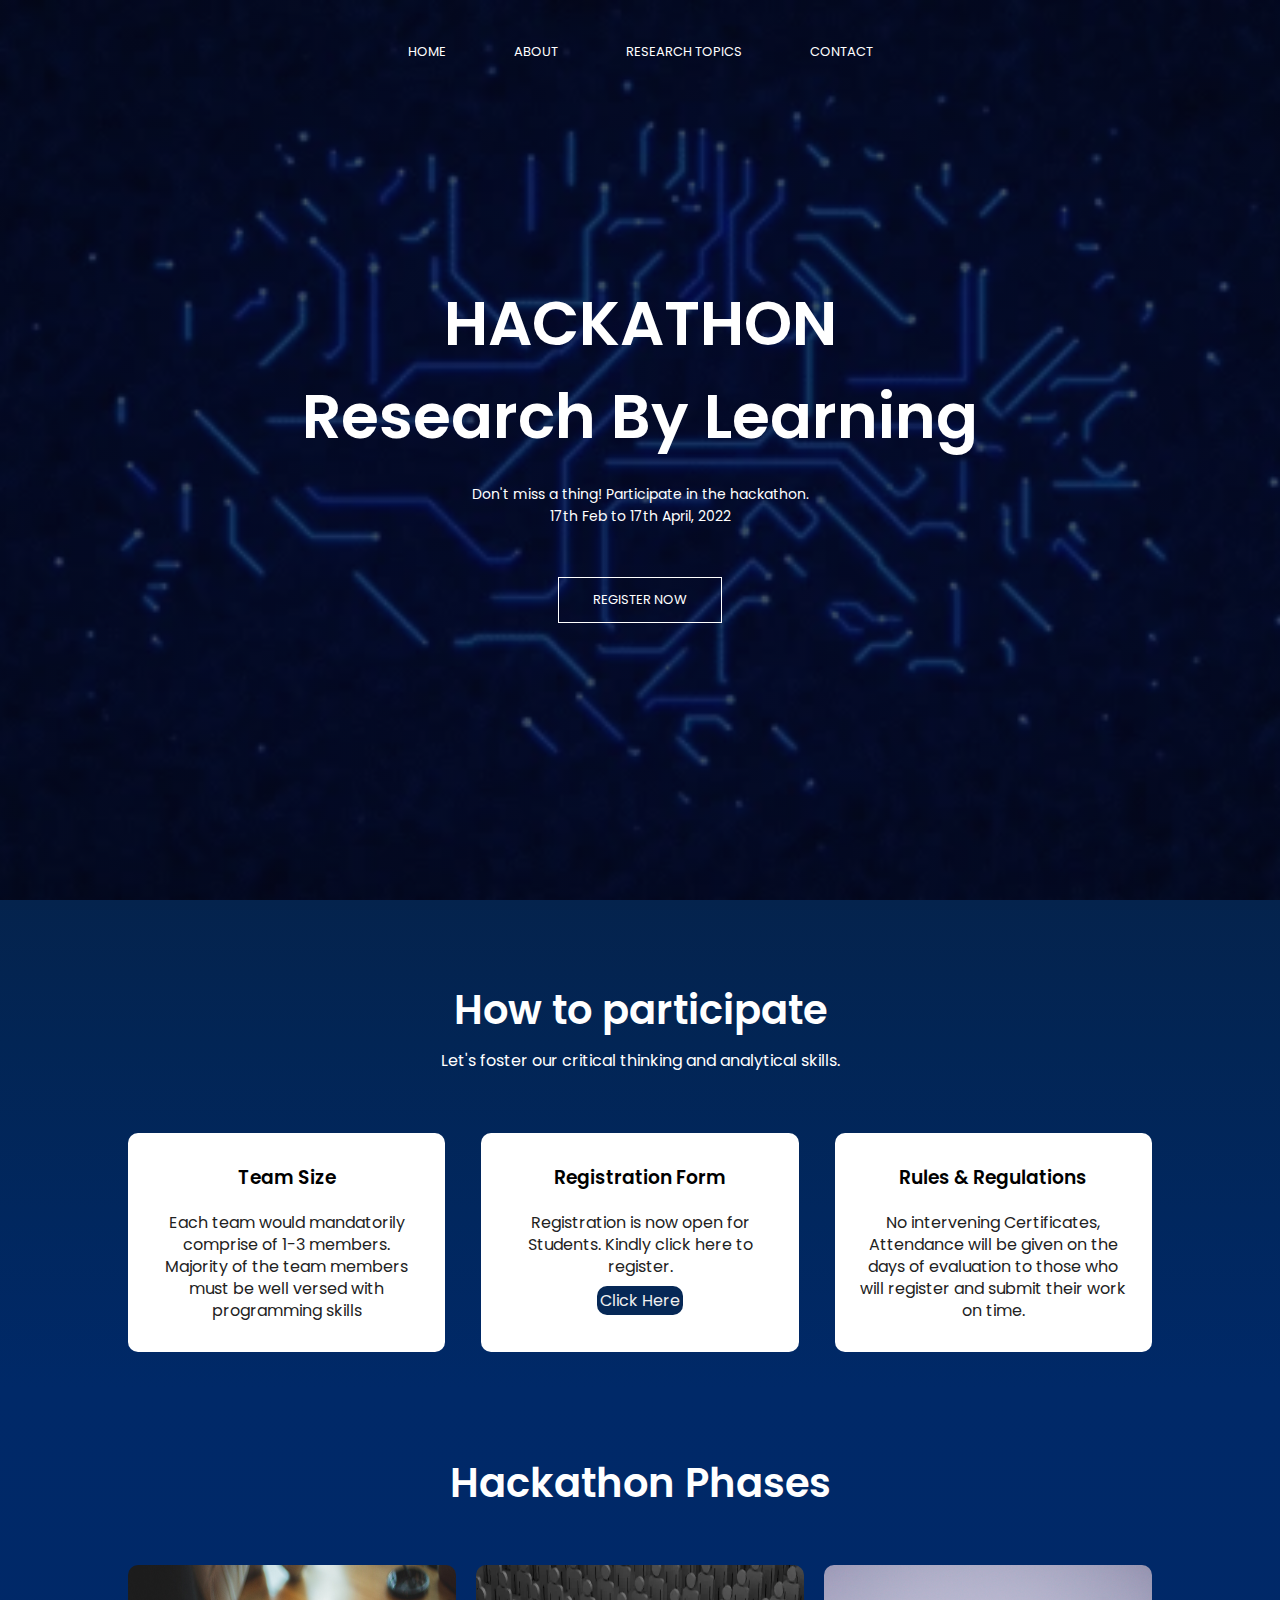
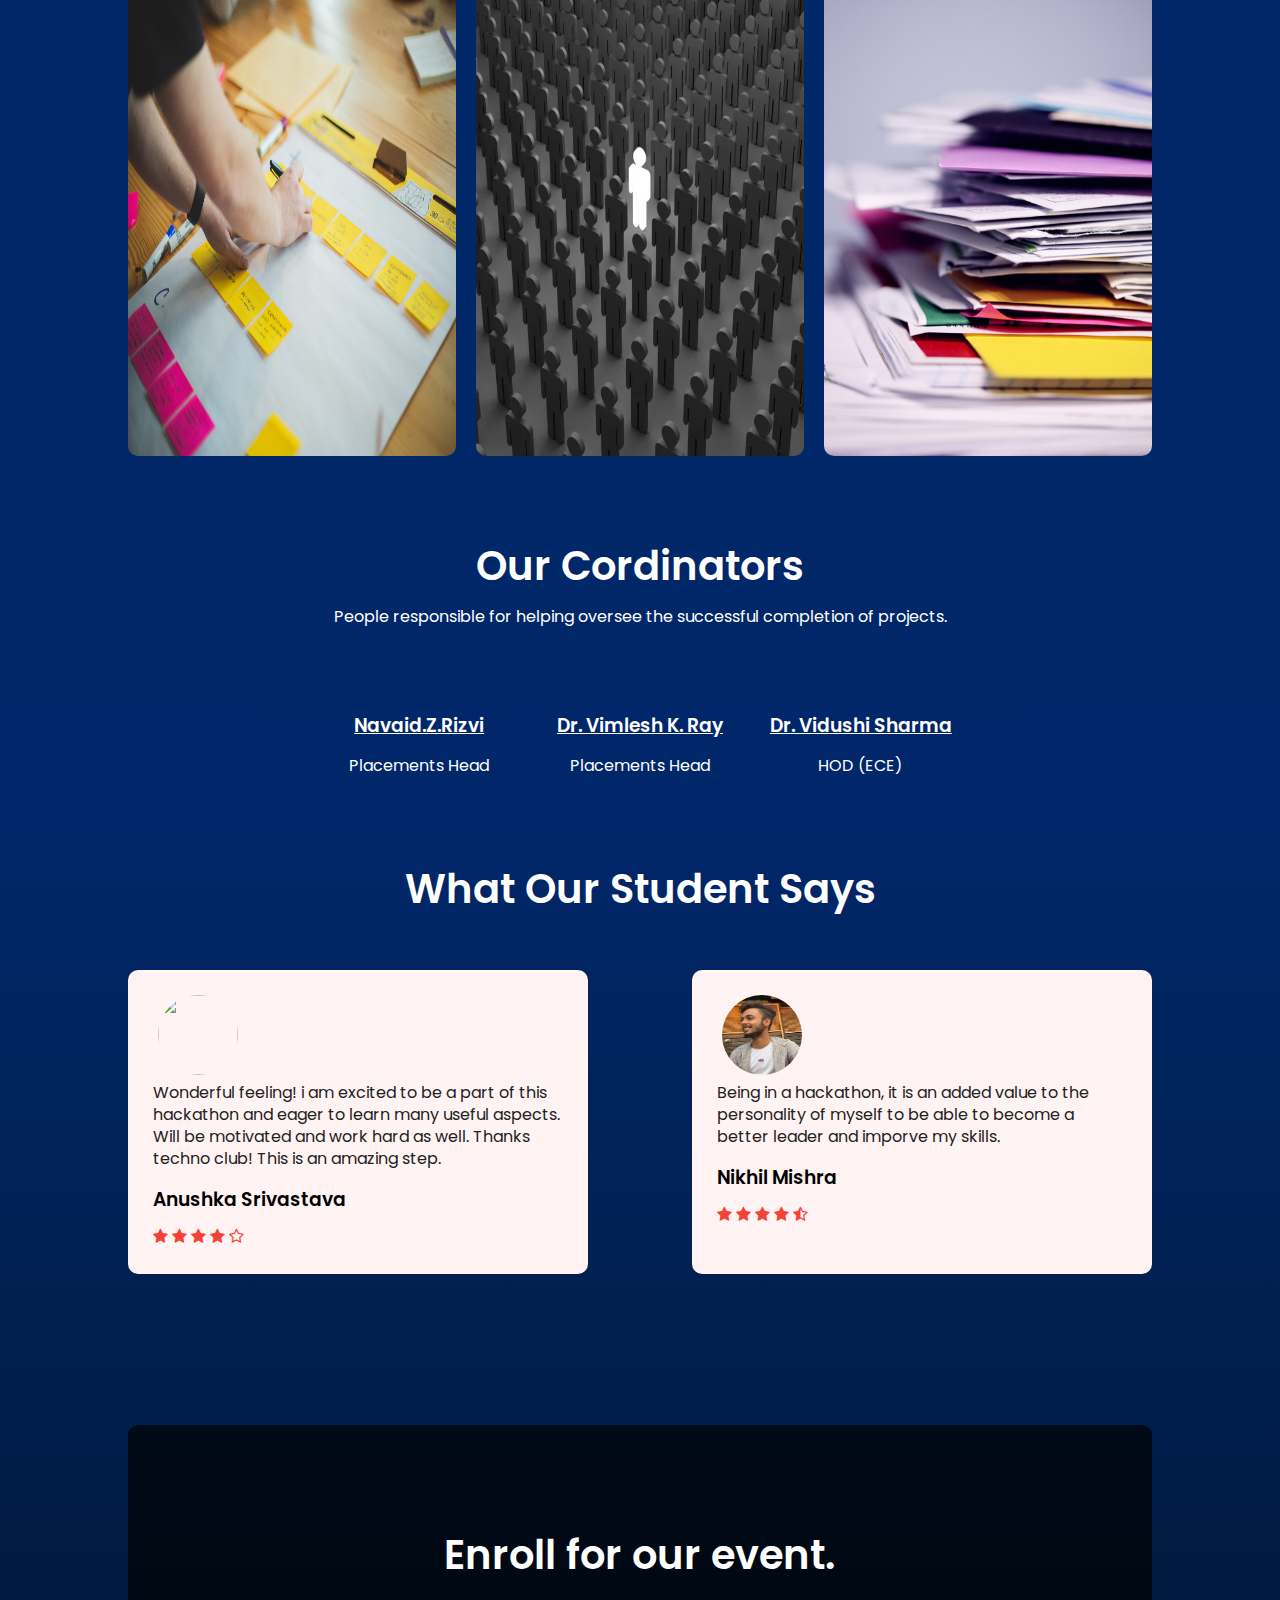
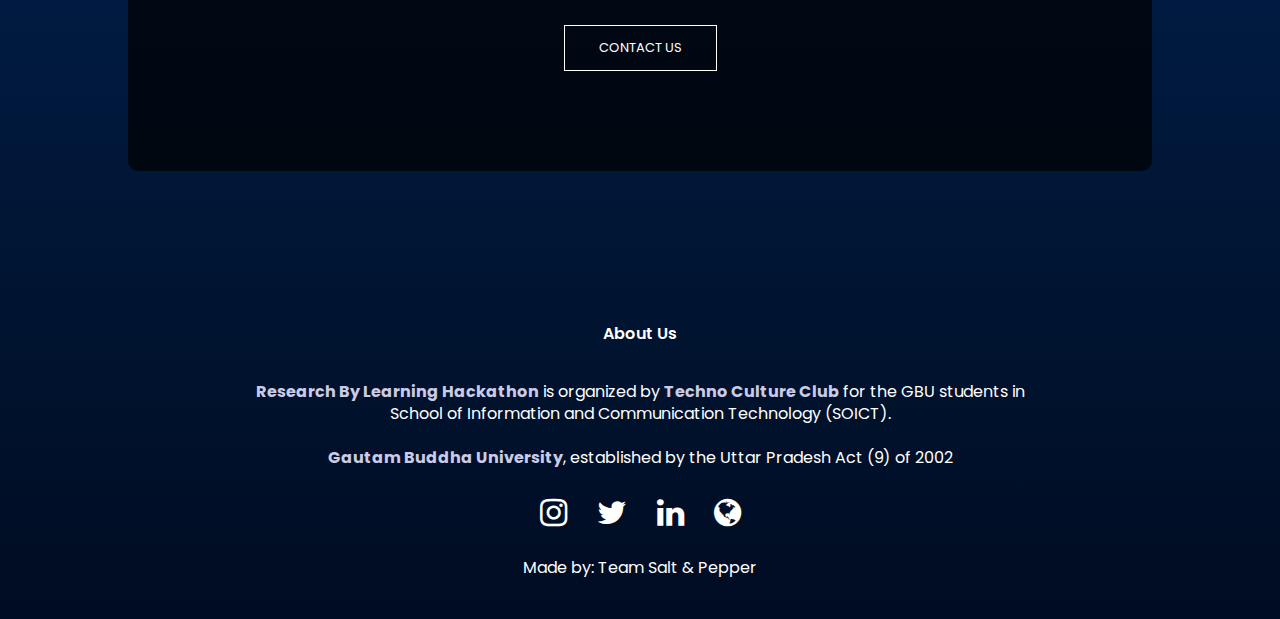
==== index.html @ f4e8f7ae "refractin" ====
<!DOCTYPE html>
<html lang="en">
<head>
    <meta charset="UTF-8">
    <meta http-equiv="X-UA-Compatible" content="IE=edge">
    <meta name="viewport" content="width=device-width, initial-scale=1.0">
    <title>Creators-Home</title>
    <link rel="stylesheet" href="css/index.css">
    <!-- ----------------links of the extra things used in the creation of website-------------------- -->
    <link rel="preconnect" href="https://fonts.googleapis.com">
<link rel="preconnect" href="https://fonts.gstatic.com" crossorigin>
<link href="https://fonts.googleapis.com/css2?family=Poppins:wght@100;200;300;400;600;700&family=Righteous&display=swap" rel="stylesheet">
<link rel="stylesheet" href="https://stackpath.bootstrapcdn.com/font-awesome/4.7.0/css/font-awesome.min.css">
   <link rel="tcc_icon" href="tcc_logo.png">
    <link rel="icon" type="image/x-icon" href="/assets/images/favicon.ico">
</head>
<body>
    <!-- -------------------home page------------------- -->
    <section class="header">
        <nav>
            <div class="nav-links" id="navLinks">
                <i class="fa fa-times" onclick="hideMenu()"></i>
                <ul>
                    <li><a href="index.html">HOME</a></li>
                    <li><a href="about.html">ABOUT</a></li>
                    <li><a href="research_topic.html">RESEARCH TOPICS</a></li>
                    <li><a href="contactus.html">CONTACT</a></li>
                </ul>
            </div>
            <i class="fa fa-bars" onclick="showMenu()"></i>
        </nav>

        <diiv class="text-box">
            <h1>HACKATHON<br>Research By Learning</h1>
            <p>Don't miss a thing! Participate in the hackathon. <br> 17th Feb to 17th April, 2022 </p>
            <a href="https://docs.google.com/forms/d/e/1FAIpQLSdYcnOT80okYi_B1BzQ5h1br3KyFZRXed3HaYb7rXrW_xLAjw/closedform" target="_blank" class="hero-btn">REGISTER NOW</a>
        </diiv>
    </section>

<!-- ---------Participation deatils ----------------- -->
<section class="course">
    <h1>How to participate</h1>
    <p>Let's foster our critical thinking and analytical skills.</p>
    <div class="row">
        <div class="course-col">
            <h3>Team Size</h3>
            <p>Each team would mandatorily comprise of 1-3 members. Majority of the team members must be well versed with programming skills</p>
        </div>
        <div class="course-col">
            <h3>Registration Form</h3>
            <p>Registration is now open for Students. Kindly click here to register.</p>
            <a href="https://docs.google.com/forms/d/e/1FAIpQLSdYcnOT80okYi_B1BzQ5h1br3KyFZRXed3HaYb7rXrW_xLAjw/closedform" target="_blank"> Click Here</a>
        </div>
        <div class="course-col">
            <h3>Rules & Regulations</h3>
            <p>No intervening Certificates, Attendance will be given on the days of evaluation to those who will register and submit their work on time.</p>
        </div>
    </div>
</section>

<!-- --------Phases in hackathon ---------- -->
<section class="campus">
<h1>Hackathon Phases</h1>
<div class="row">
    <div class="campus-col">
        <img src="assets/images/strategy.jpg">
        <div class="layer">
            <h3>5 Ps Strategy</h3>
        </div>  
    </div>
    <div class="campus-col">
        <img src="assets/images/unique.jpg">
        <div class="layer">
            <h3>121 Session</h3>
        </div>   
    </div>
    <div class="campus-col">
        <img src="assets/images/book.jpg">
        <div class="layer">
            <h3>Idea Submission</h3>
        </div>
    </div>
</div>
</section>

<!-- ------------cordinators in hackathon------------- -->
<section class="facilities">
    <h1>Our Cordinators</h1>
    <p>People responsible for helping oversee the successful completion of projects.</p>
    <div class="row">
        <div class="facilities-col">
            <img src="https://technoclub23.github.io/codefellas/assets/images/team/navaid.jpg" alt="">
            <h3><a href="https://www.linkedin.com/in/navaid-z-rizvi-ph-d-b46bb2b0/">Navaid.Z.Rizvi</a></h3> 
            <p>Placements Head</p>
        </div>
        <div class="facilities-col">
            <img src="https://technoclub23.github.io/codefellas/assets/images/team/vimlesh.jpg" alt="">
            <h3><a href="https://www.linkedin.com/in/vimlesh-kumar-ray-ph-d-99646b32/">Dr. Vimlesh K. Ray</a></h3>
            <p>Placements Head</p>
        </div>
        <div class="facilities-col">
            <img src="https://technoclub23.github.io/codefellas/assets/images/team/vidushi.jpg" alt="">
            <h3><a href="https://www.linkedin.com/in/vidushi-sharma-/">Dr. Vidushi Sharma</a></h3>
            <p>HOD (ECE)</p>
        </div>
    </div>
</section>

<!-- -------reviews of student about our hackatthon---------->
<section class="testimonials">
    <h1>What Our Student Says</h1>
    <div class="row">
        <div class="testimonial-col">
            <img src="assets/images/Anu.jpg" alt="">
            <p>Wonderful feeling! i am excited to be a part of this hackathon and eager to learn many useful aspects. Will be motivated and work hard as well. Thanks techno club! This is an amazing step.</p>
            <h3>Anushka Srivastava</h3>
            <i class="fa fa-star" aria-hidden="true"></i>
            <i class="fa fa-star" aria-hidden="true"></i>
            <i class="fa fa-star" aria-hidden="true"></i>
            <i class="fa fa-star" aria-hidden="true"></i>
            <i class="fa fa-star-o" aria-hidden="true"></i>
        </div>
        <div class="testimonial-col">
            <img src="assets/images/nik.jpg" alt="">
            <p>Being in a hackathon, it is an added value to the personality of myself to be able to become a better leader and imporve my skills.</p>
            <h3>Nikhil Mishra</h3>
            <i class="fa fa-star" aria-hidden="true"></i>
            <i class="fa fa-star" aria-hidden="true"></i>
            <i class="fa fa-star" aria-hidden="true"></i>
            <i class="fa fa-star" aria-hidden="true"></i>
            <i class="fa fa fa-star-half-o"></i>
        </div>
    </div>
</section>

<!-- -------call to action--------->
<section class="cta">
<h1>Enroll for our event.</h1>
<a href="contactus.html" class="hero-btn" target="_blank">CONTACT US</a>
</section>

<!-- --------footer--------- -->
<section class="footer">
    <h4>About Us</h4>
    <p><span>Research By Learning Hackathon</span> is organized by <span>Techno Culture Club</span> for the GBU students in <br>
         School of Information and Communication Technology (SOICT). <br><br>
        <span>Gautam Buddha University</span>, established by the Uttar Pradesh Act (9) of 2002  </p>
    <div class="icons">
       <a href="https://www.instagram.com/techno.club_gbu/"><i class="fa fa-instagram fa-2x" aria-hidden="true"></i></a>
        <i class="fa fa-twitter fa-2x" aria-hidden="true"></i>
        <a href="https://www.linkedin.com/company/techno-club-gbu/mycompany/"> <i class="fa fa-linkedin fa-2x" aria-hidden="true"></i></a>
        <a href="https://www.gbu.ac.in/"><i class="fa fa-globe fa-2x" aria-hidden="true"></i> </a>
    </div>
    <p>Made by: Team Salt & Pepper</p>
</section>

<!-- ---------------javascript for toggle menu ----------------->
    <script>
        var navLinks = document.getElementById("navLinks");
        function showMenu(){
            navLinks.style.right = "0";
        }
        
        function hideMenu(){
            navLinks.style.right = "-200px";
        }

    </script>
</body>
</html>
---- css/index.css ----
*{
    margin: 0;
    padding: 0;
    font-family: 'poppins', sans-serif;
}
body{
    background-image: linear-gradient(to bottom, #10141c, #0e1a2e, #082041, #022555, #002968, #002868, #002869, #002769, #002257, #001c45, #001533, #000c22);
}
/* -----home page styling-------- */
.header{
    min-height: 100vh;
    width: 100%;
    background: linear-gradient(rgba(4,9,30,0.7),rgba(4,9,30,0.7)),url(assets/images/bg.webp);
    background-repeat: no-repeat;
    background-position: bottom;
    background-size: cover;
    position: relative;
}
nav{
    display: flex;
    padding: 2%;
    justify-content: center;
    align-items: center;
}
.nav-links{
    flex: 1;
    text-align: center;
}
.nav-links ul li{
    list-style: none;
    display: inline-block;
    padding: 12px 32px;
    position: relative;
}
.nav-links ul li a{
    color: #fff;
    text-decoration: none;
    font-size: 13px;
}
.nav-links ul li a:hover{
    font-size: 1rem;
    transition: all 0.5s ease;
}
.text-box{
    width: 90%;
    color: #fff;
    position: absolute;
    top: 50%;
    left: 50%;
    transform: translate(-50%,-50%);
    text-align: center;
}
.text-box h1{
    font-size: 62px;
}
.text-box p{
    margin: 10px 0 40px;
    font-size: 14px;
    color: #fff;
}
.hero-btn{
    display: inline-block;
    text-decoration: none;
    color: #fff;
    border: 1px solid #fff;
    padding: 12px 34px;
    font-size: 13px;
    background: transparent;
    position: relative;
    cursor: pointer;
}
.hero-btn{
    display: inline-block;
    text-decoration: none;
    color: #fff;
    border: 1px solid #fff;
    padding: 12px 34px;
    font-size: 13px;
    background: transparent;
    position: relative;
    cursor: pointer;
}
.hero-btn:hover{
    border: 2px solid white;
    background: #214ff5;
    transition: 1s;
}
nav .fa{
    display: none;
}
@media(max-width: 700px){
    .text-box h1{
        font-size: 20px;
    }
    .nav-links ul li{
        display: block;
    }
    .nav-links{
        position: fixed;
        background: rgba(8, 8, 68, 0.984);
        height: 100vh;
        width: 200px;
        top: 0;
        right: -200px;
        text-align: left;
        z-index: 2;
        transition: 1s;
    }
    nav .fa{
        display: block;
        color: white;
        margin: 10px;
        position: absolute;
        top: 0;
        right: 0;
        font-size: 22px;
        cursor: pointer;
    }
    
    .nav-links ul{
        padding: 30px;
    }
}
/* -------- Participation deatils styling----- */
.course{
    width: 80%;
    margin: auto;
    text-align: center;
    padding-top: 80px;
}
h1{
    font-size: 40px;
    font-weight: 600;
    color: #fff;
}
p{
    color: white;
    font-size: 300;
    line-height: 22px;
    padding: 10px;
}
.course-col p{
    color: #222;
}
.course-col a{
   background-color: #062856;
   color: #f0f0f0;
   padding: 1%;
   border-radius: 10px;
   text-decoration: none;
}
.course-col a:hover{
  color: rgb(210, 205, 205);
}
.row{
    margin-top: 5%;
    display: flex;
    justify-content: space-between;
}
.course-col{
    flex-basis: 31%;
    background: #fff;
    border-radius: 10px;
    margin-bottom: 5%;
    padding: 20px 12px;
    box-sizing: border-box;
    transition: 0.5s;
}
h3{
    text-align: center;
    font-weight: 600;
    margin: 10px 0px;
}
.course-col:hover{
    box-shadow: rgba(249, 248, 248, 0.25) 0px 54px 55px, rgba(134, 165, 237, 0.12) 0px -12px 30px, rgb(233, 228, 228) 0px 4px 6px, rgba(186, 186, 186, 0.17) 0px 12px 13px, rgba(250, 27, 27, 0.09) 0px -3px 5px;
}
@media(max-width: 700px){
    .row{
        flex-direction: column;
    }

}
/* -------- Phases in hackathon styling------ */
.campus{
    width: 80%;
    margin: auto;
    text-align: center;
    padding-top: 50px;
}
.campus-col{
    flex-basis: 32%;
    border-radius: 10px;
    margin-bottom: 30px;
    position: relative;
    overflow: hidden;
}
.campus-col img{
    width: 100%;
    height: 100%;
    object-fit: fill;
    display: block;
    
}
.layer{
    background: transparent;
    height: 100%;
    width: 100%;
    position: absolute;
    top: 0;
    left: 0;
    transition: 0.5s;
}
.layer:hover{
    background: rgba(255, 255, 255, 0.734);
}
.layer h3{
    width: 100%;
    font-weight: 500;
    color: black;
    font-size: 26px;
    font-weight: 600;
    bottom: 0;
    left: 50%;
    transform: translateX(-50%);
    position: absolute;
    opacity: 0;
    transition: 0.5s;
}
.layer:hover h3{
    bottom: 49%;
    opacity: 1;
}
/* ---------facilities-------- */
.facilities{
    width: 50%;
    margin: auto;
    text-align: center;
    padding-top: 50px;
}
.facilities-col{
    flex-basis: 31%;
    border-radius: 10px;
    text-align: left;
    margin-bottom: 5%;
}
.facilities-col a{
    color: white;
}
.facilities-col a:hover{
    font-size: 20px;
    transition: all 0.3s ease;
}
.facilities-col img{
    width: 100%;
    border-radius: 10px;
}
.facilities-col p{
    padding: 0;
    text-align: center;
    justify-content: center;
}
.facilities-col h3{
    margin-top: 16px;
    margin-bottom: 15px;
    text-align: left;
    color: aliceblue;
    text-align: center;
    justify-content: center;
}
/* ------- testimonials------- */
.testimonials{
    width: 80%;
    padding-top: 50px;
    text-align: center;
    margin: auto;
}
.testimonial-col{
    flex-basis: 40%;
    border-radius: 10px;
    margin-bottom: 5%;
    text-align: left;
    background: #fff3f3;
    padding: 25px;
    cursor: pointer;
   
}
.testimonial-col img{
    height: 80px;
    width: 80px;
    object-fit: cover;
    margin-left: 5px;
    margin-right: 5px;
    border-radius: 50%;
}
.testimonial-col p{
    padding: 0;
    color: #222;
}
.testimonial-col h3{
    margin-top: 15px;
    text-align: left;
} 
.testimonial-col .fa{
    color: #f44336;
}
@media(max-width: 700px){
    .testimonial-col img{
        margin-left: 0px;
        margin-right: 15px;
    }
}

/* -------call to action------- */
.cta{
    margin: 100px auto;
    width: 80%;
    background: linear-gradient(rgba(0,0,0,0.7), rgba(0,0,0,0.7)),url(https://media1.giphy.com/media/doXBzUFJRxpaUbuaqz/giphy.gif);
    background-position: center;
    background-size: cover;
    border-radius: 10px;
    text-align: center;
    padding: 100px 0;
}
.cta h1{
    color: #fff ;
    margin-bottom: 40px;
    padding: 0;
}

@media(max-width: 700px){
    .cta h1{
        font-size: 24px;
    }
}

/* ---------footer----------- */
.footer{
    width: 100%;
    text-align: center;
    padding: 30px 0;
}
.footer span{
    font-weight: bold;
    color: rgb(204, 203, 229);
}
.footer h4{
    margin-bottom: 25px;
    margin-top: 20px;
    font-weight: 600;
    color: white;
}
.icons .fa{
    color: white;
    margin: 0 13px;
    cursor: pointer;
    padding: 18px 0;
}

/* -------about us page------- */
.sub-header{
    height: 35vh;
    width: 100%;
    background-image: linear-gradient(rgba(4,9,30,0.7),rgba(4,9,30,0.7)),url(https://media1.giphy.com/media/doXBzUFJRxpaUbuaqz/giphy.gif);
    background-position: center;
    background-size: cover;
    text-align: center;
    color: #fff;
}
.sub-header h1{
    margin-top: 5px;
}
.about-us{
    width: 80%;
    margin: auto;
    padding-top: 20px;
}
.about-col{
    flex-basis: 48%;
}
#about-para{
    margin-top: 1%;
}

.about-col img{
    width: 80%;
    height: 90%;
    border-radius: 200%;
    margin-left: 50px;
}
.about-col h1{
    padding-top: 0;
    text-align: left;
    margin-left: 2%;
    justify-content: left;
}
.about-us li{
    color: white;
}
.rules h1{
    padding-top: 0;
    text-align: left;
    justify-content: left;
}
.perks h1{
    justify-content: left;
    text-align: left;
    margin-top: 9%;
}
.perks{
    margin-bottom: 9%;
}
.themes h1{
    padding-top: 0;
    text-align: left;
    justify-content: left;
}
/* ----contact us----- */
.location iframe{
    width: 100%;

}
.contact-us{
    width: 80%;
    margin: auto;
}
.contact-col{
    flex-basis: 48%;
    margin-bottom: 30px;
}
.contact-col div{
    display: flex;
    align-items: center;
    margin-bottom: 40px;
}
.contact-col div .fa{
    font-size: 28px;
    color: white;
    margin: 10px;
    margin-right: 30px;
}
.contact-col div p{
    padding: 0;
}
.contact-col div h5{
    font-size: 20px;
    margin-bottom: 5px;
    color: white;
    font-weight: 400;
}
.contact-col input, .contact-col textarea{
    width: 100%;
    padding: 15px;
    margin-bottom: 17px;
    outline: none;
    border: 1px solid #ccc;
    box-sizing:border-box ;
}
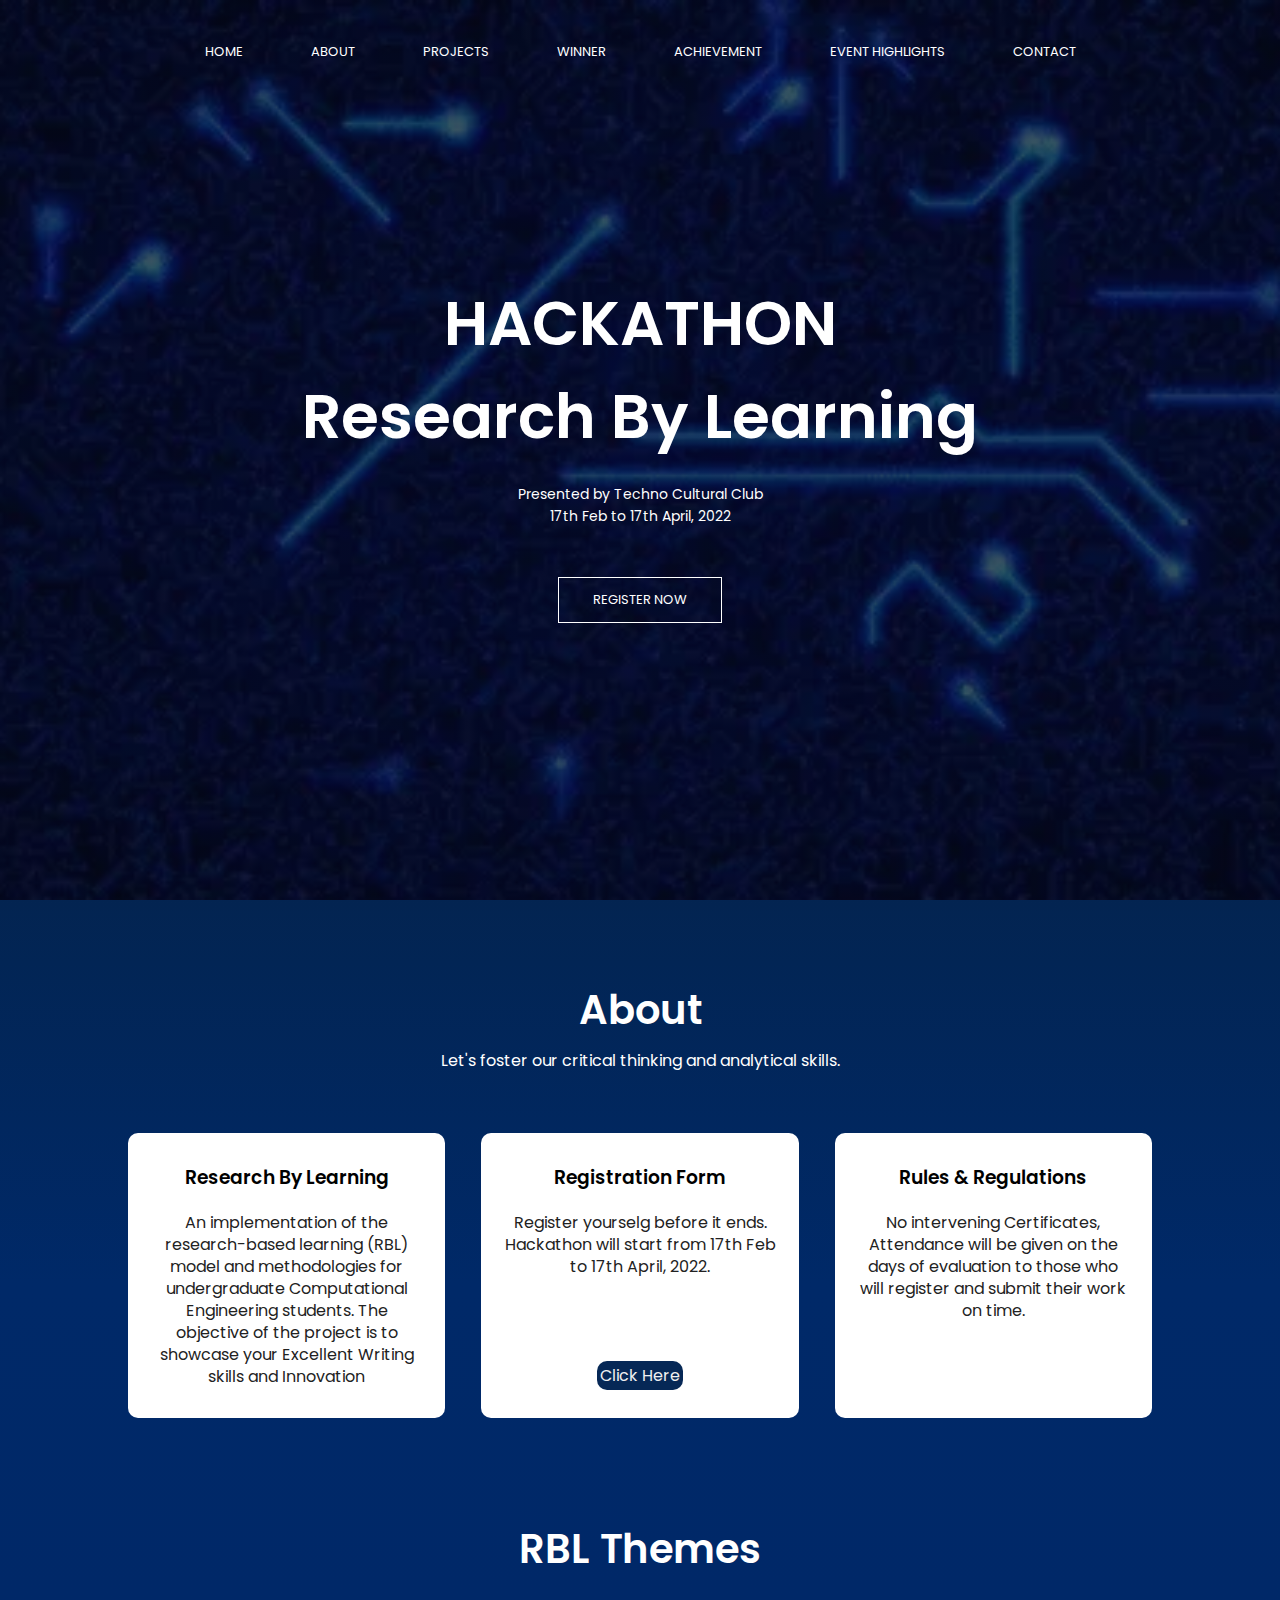
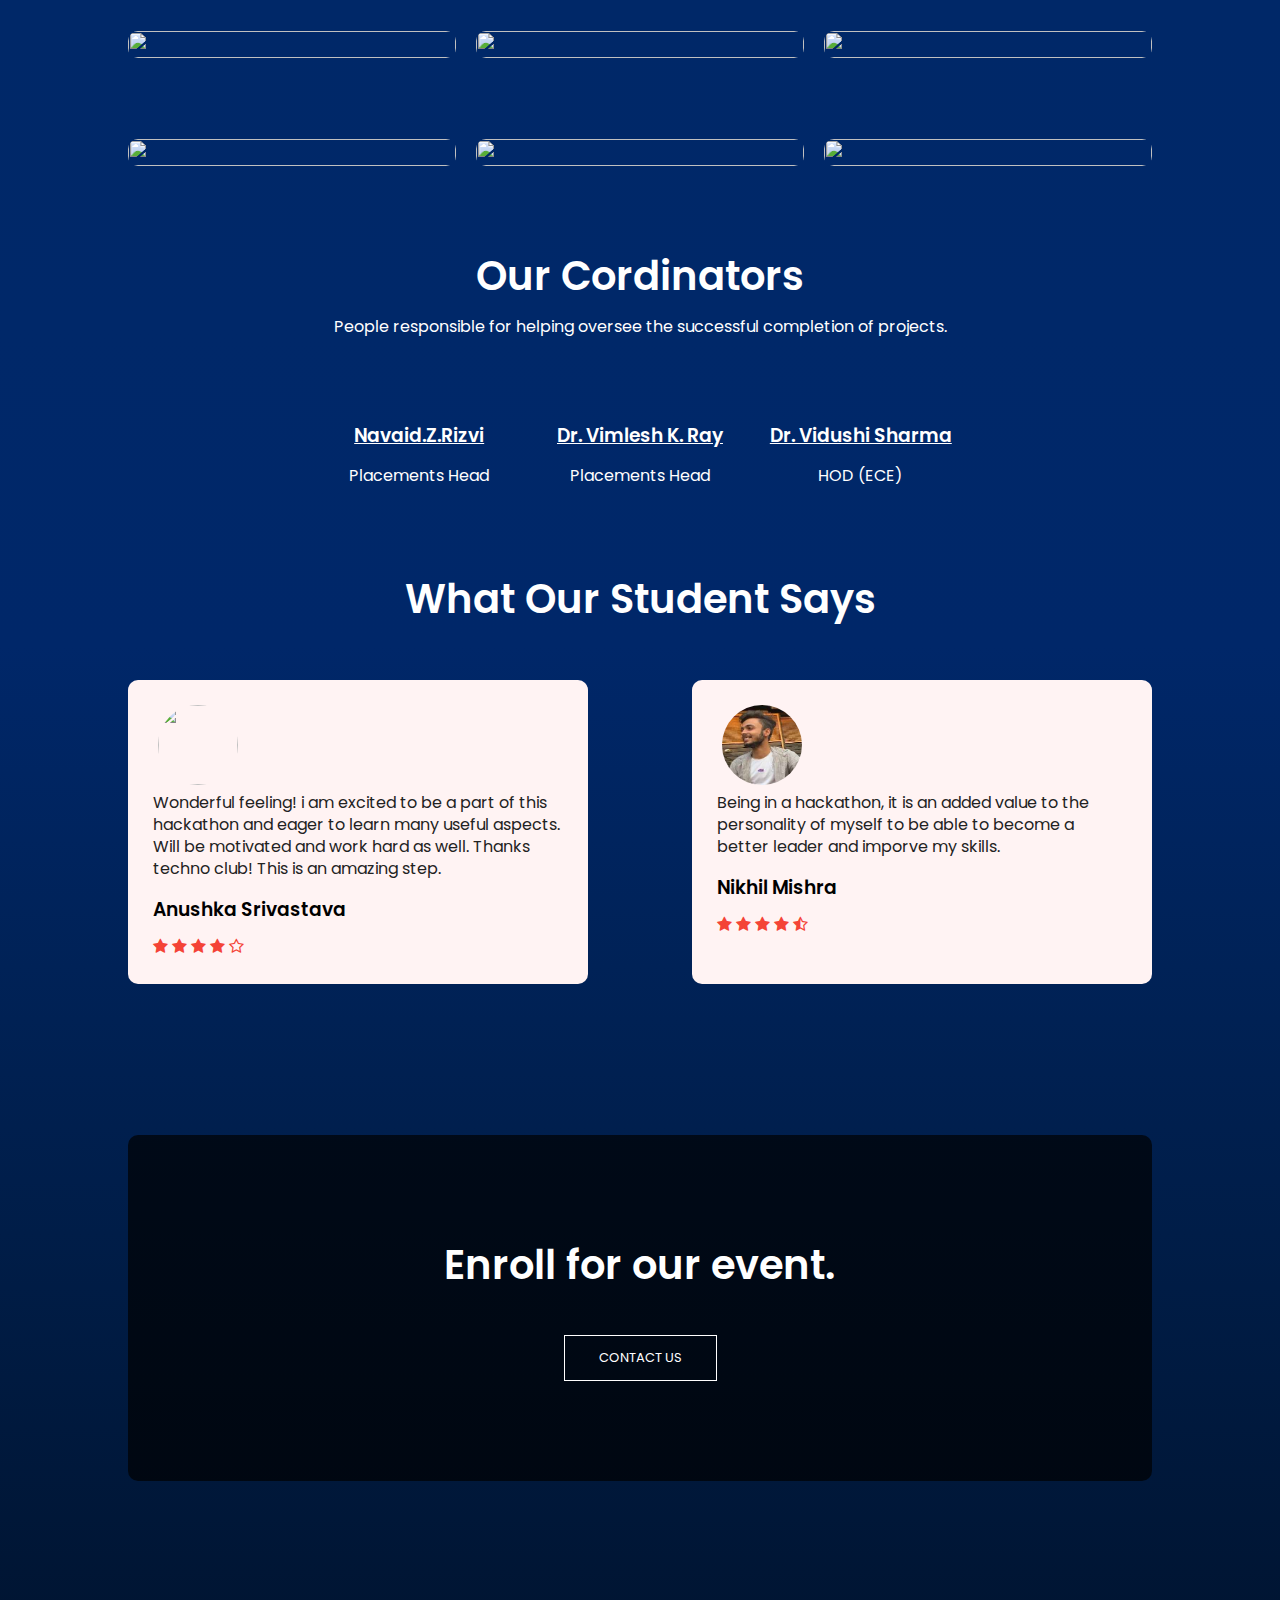
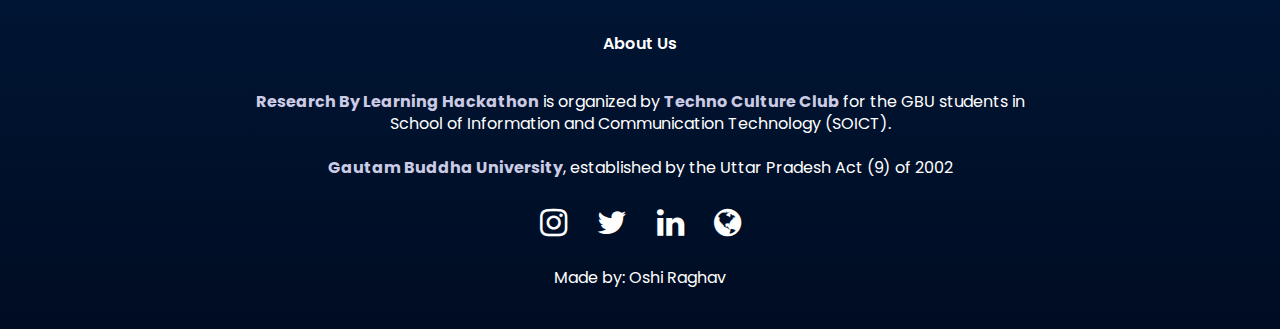
==== commit 020dbac3: "Update index.html" ====
--- a/index.html
+++ b/index.html
@@ -23,7 +23,10 @@
                 <ul>
                     <li><a href="index.html">HOME</a></li>
                     <li><a href="about.html">ABOUT</a></li>
-                    <li><a href="research_topic.html">RESEARCH TOPICS</a></li>
+                    <li><a href="research_topic.html">PROJECTS</a></li>
+                    <li><a href="winner.html">WINNER</a></li>
+                    <li><a href="achive.html">ACHIEVEMENT</a></li>
+                    <li><a href="event.html">EVENT HIGHLIGHTS</a></li>
                     <li><a href="contactus.html">CONTACT</a></li>
                 </ul>
             </div>
@@ -32,23 +35,23 @@
 
         <diiv class="text-box">
             <h1>HACKATHON<br>Research By Learning</h1>
-            <p>Don't miss a thing! Participate in the hackathon. <br> 17th Feb to 17th April, 2022 </p>
+            <p>Presented by Techno Cultural Club  <br> 17th Feb to 17th April, 2022 </p>
             <a href="https://docs.google.com/forms/d/e/1FAIpQLSdYcnOT80okYi_B1BzQ5h1br3KyFZRXed3HaYb7rXrW_xLAjw/closedform" target="_blank" class="hero-btn">REGISTER NOW</a>
         </diiv>
     </section>
 
 <!-- ---------Participation deatils ----------------- -->
 <section class="course">
-    <h1>How to participate</h1>
+    <h1>About</h1>
     <p>Let's foster our critical thinking and analytical skills.</p>
     <div class="row">
         <div class="course-col">
-            <h3>Team Size</h3>
-            <p>Each team would mandatorily comprise of 1-3 members. Majority of the team members must be well versed with programming skills</p>
+            <h3>Research By Learning</h3>
+            <p>An implementation of the research-based learning (RBL) model and methodologies for undergraduate Computational Engineering students.  The objective of the project is to showcase your Excellent Writing skills and Innovation</p>
         </div>
         <div class="course-col">
             <h3>Registration Form</h3>
-            <p>Registration is now open for Students. Kindly click here to register.</p>
+            <p>Register yourselg before it ends.<br> Hackathon will start from 17th Feb to 17th April, 2022.</p> <br><br><br>
             <a href="https://docs.google.com/forms/d/e/1FAIpQLSdYcnOT80okYi_B1BzQ5h1br3KyFZRXed3HaYb7rXrW_xLAjw/closedform" target="_blank"> Click Here</a>
         </div>
         <div class="course-col">
@@ -60,25 +63,45 @@
 
 <!-- --------Phases in hackathon ---------- -->
 <section class="campus">
-<h1>Hackathon Phases</h1>
+<h1>RBL Themes</h1>
 <div class="row">
     <div class="campus-col">
-        <img src="assets/images/strategy.jpg">
+        <img src="https://img.freepik.com/free-vector/random-square-halftone-pattern_1409-1062.jpg?w=2000">
         <div class="layer">
-            <h3>5 Ps Strategy</h3>
+            <h3>Agriculture & Environment</h3>
+        </div>   
+    </div>
+    <div class="campus-col">
+        <img src="https://img.freepik.com/free-vector/random-square-halftone-pattern_1409-1062.jpg?w=2000">
+        <div class="layer">
+            <h3>Defense & Electronics</h3>
+        </div>   
+    </div>
+    <div class="campus-col">
+        <img src="https://img.freepik.com/free-vector/random-square-halftone-pattern_1409-1062.jpg?w=2000">
+        <div class="layer">
+            <h3>Health Care</h3>
+        </div>   
+    </div>
+</div>
+<div class="row">
+    <div class="campus-col">
+        <img src="https://img.freepik.com/free-vector/random-square-halftone-pattern_1409-1062.jpg?w=2000">
+        <div class="layer">
+            <h3>Public Safety, Security & Finance</h3>
         </div>  
     </div>
     <div class="campus-col">
-        <img src="assets/images/unique.jpg">
+        <img src="https://img.freepik.com/free-vector/random-square-halftone-pattern_1409-1062.jpg?w=2000">
         <div class="layer">
-            <h3>121 Session</h3>
+            <h3>Industrial Applications</h3>
         </div>   
     </div>
     <div class="campus-col">
-        <img src="assets/images/book.jpg">
+        <img src="https://img.freepik.com/free-vector/random-square-halftone-pattern_1409-1062.jpg?w=2000">
         <div class="layer">
-            <h3>Idea Submission</h3>
-        </div>
+            <h3>AI Applications</h3>
+        </div>   
     </div>
 </div>
 </section>
@@ -151,7 +174,7 @@
         <a href="https://www.linkedin.com/company/techno-club-gbu/mycompany/"> <i class="fa fa-linkedin fa-2x" aria-hidden="true"></i></a>
         <a href="https://www.gbu.ac.in/"><i class="fa fa-globe fa-2x" aria-hidden="true"></i> </a>
     </div>
-    <p>Made by: Team Salt & Pepper</p>
+    <p>Made by: Oshi Raghav</p>
 </section>
 
 <!-- ---------------javascript for toggle menu ----------------->
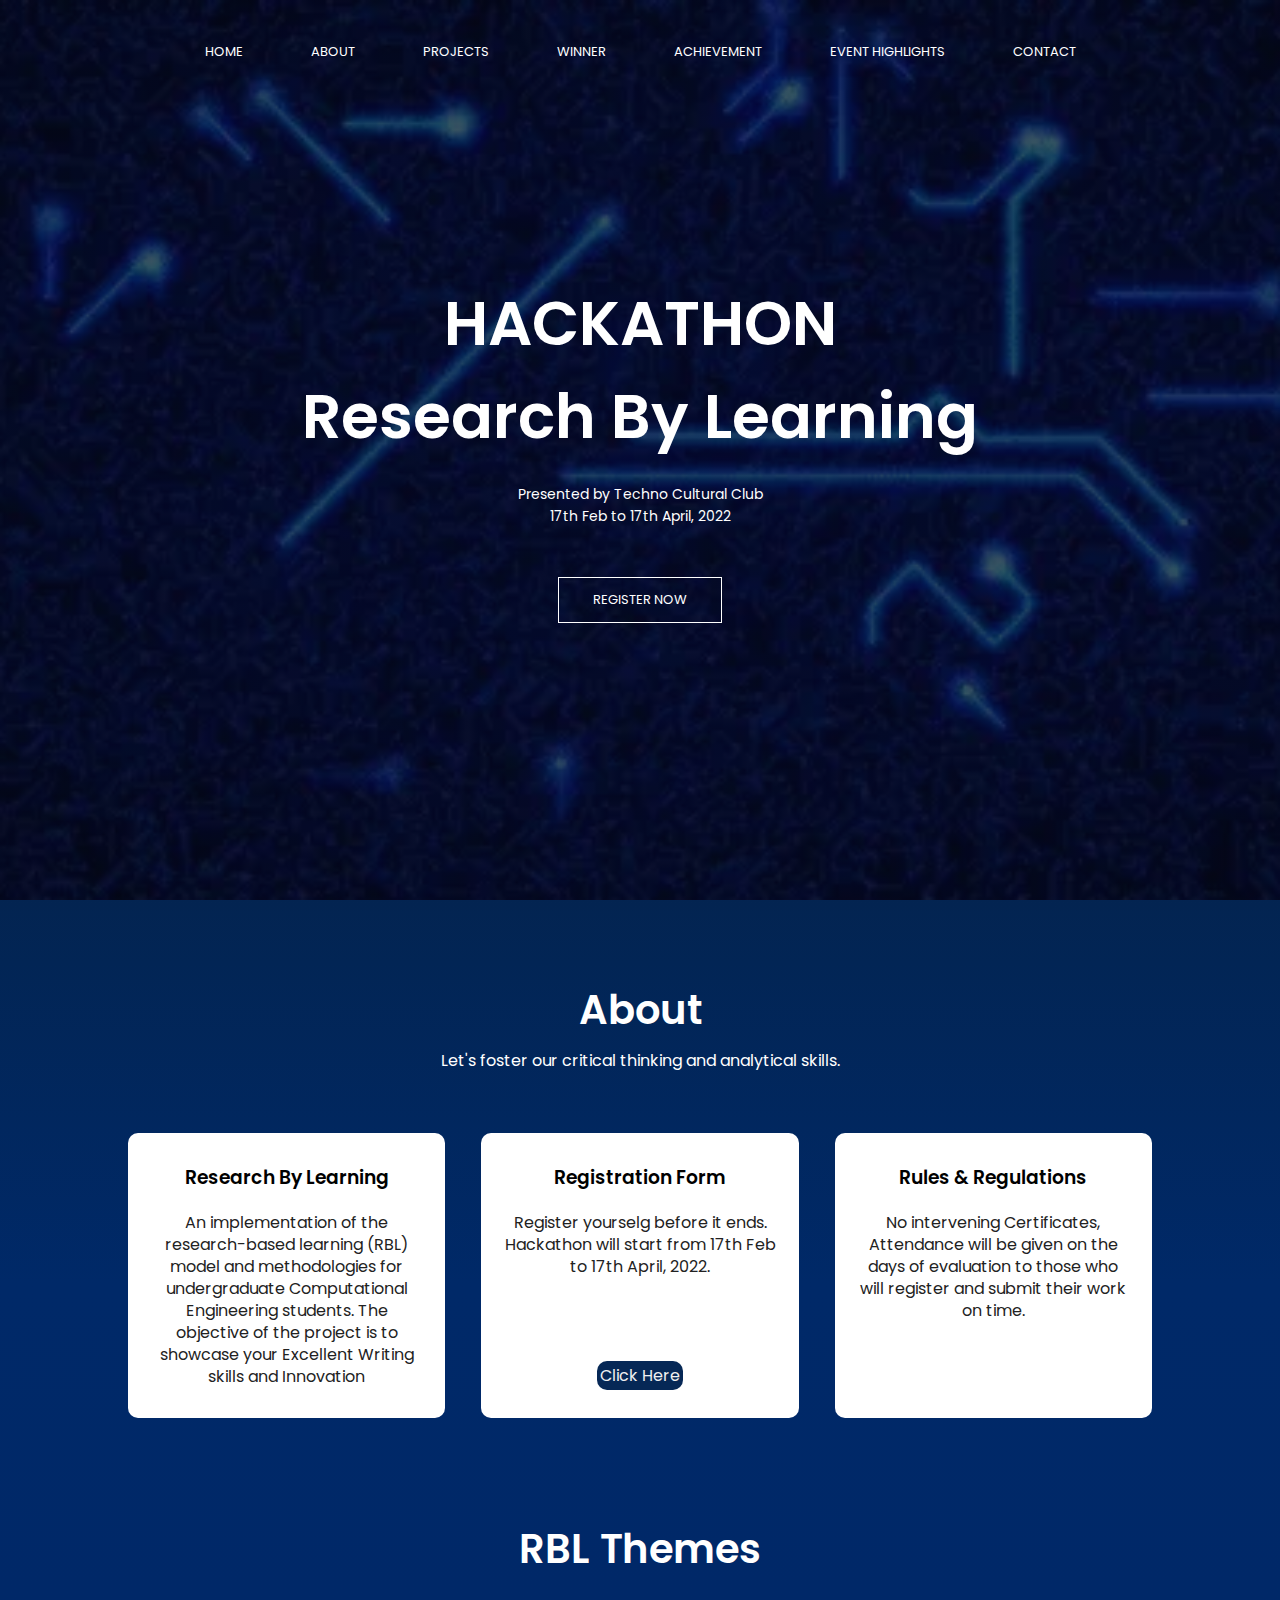
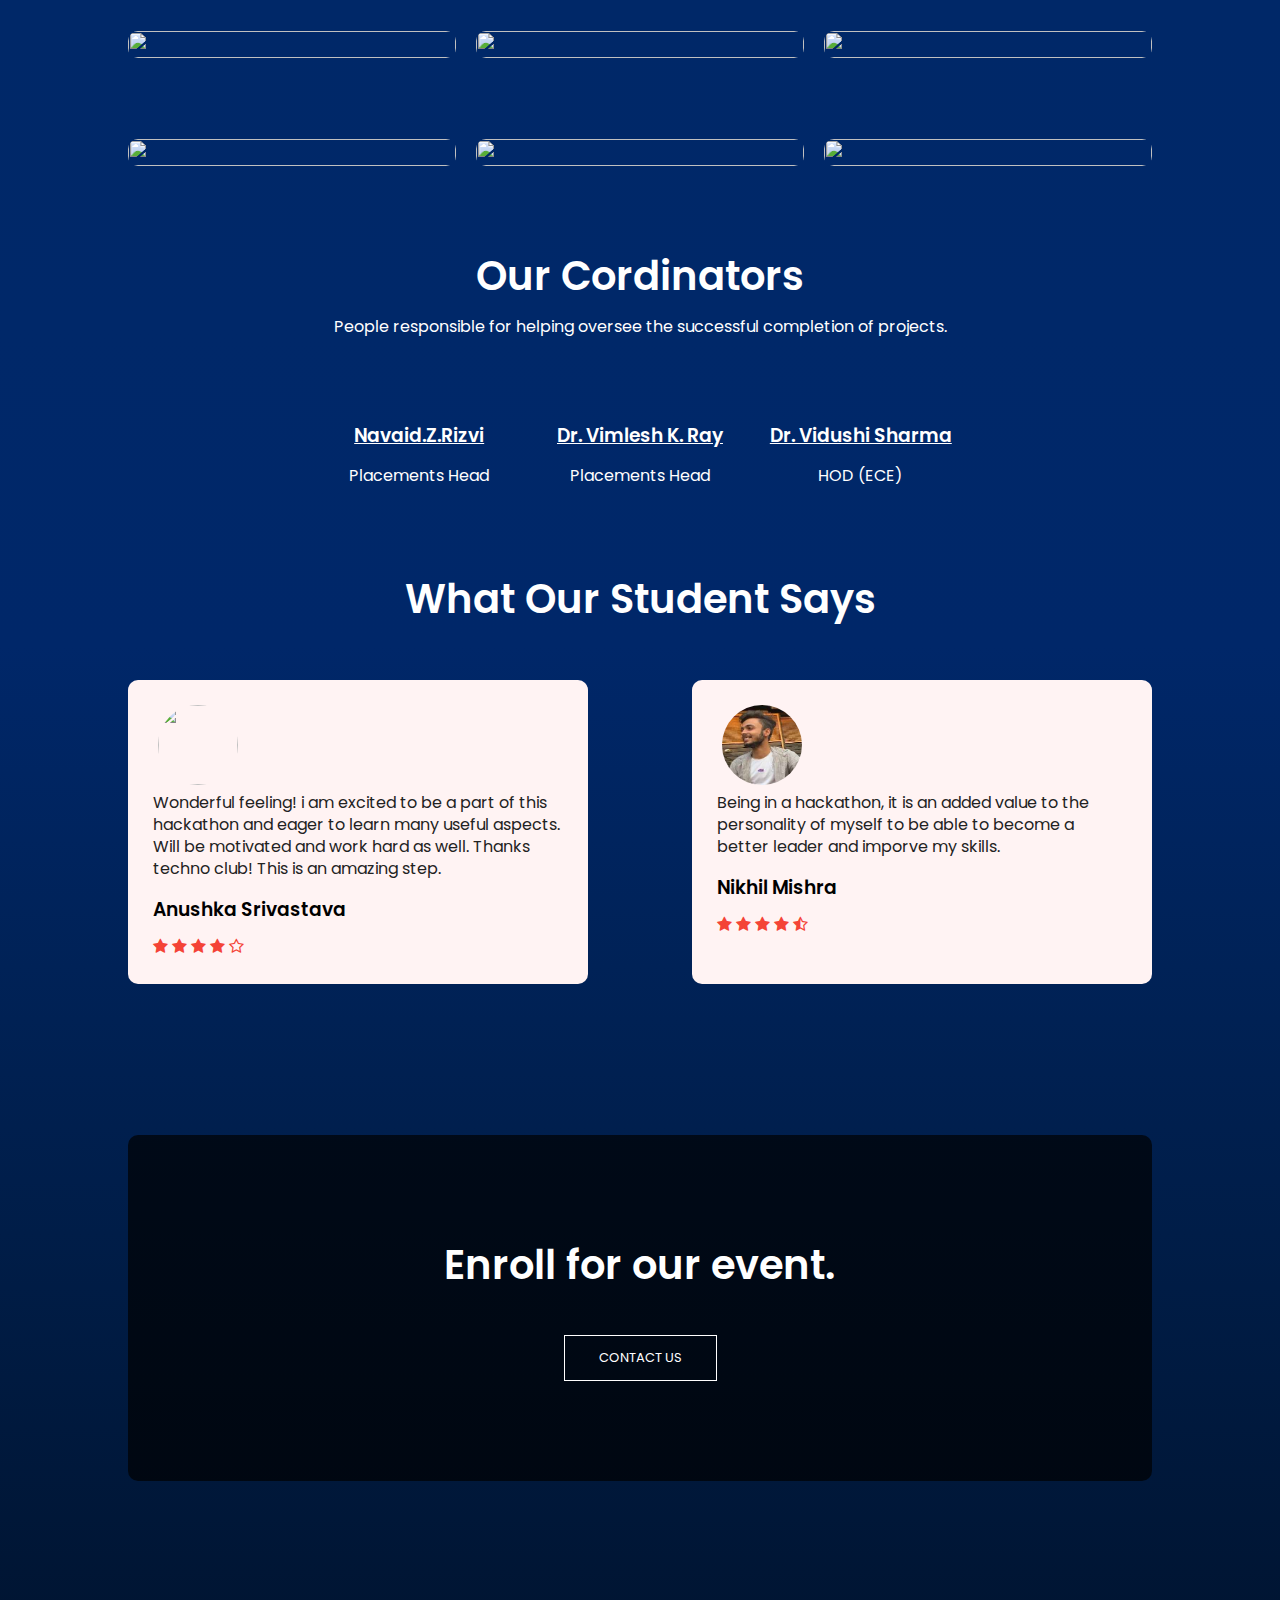
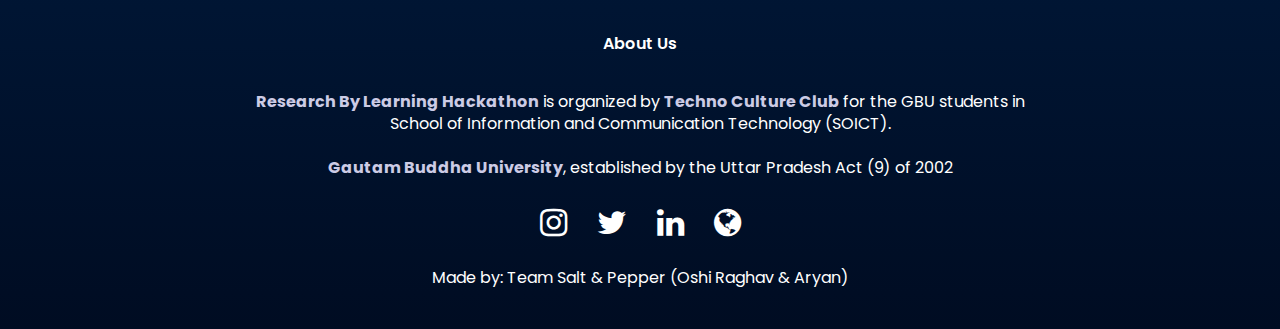
==== commit 14a848af: "Update index.html" ====
--- a/index.html
+++ b/index.html
@@ -174,7 +174,7 @@
         <a href="https://www.linkedin.com/company/techno-club-gbu/mycompany/"> <i class="fa fa-linkedin fa-2x" aria-hidden="true"></i></a>
         <a href="https://www.gbu.ac.in/"><i class="fa fa-globe fa-2x" aria-hidden="true"></i> </a>
     </div>
-    <p>Made by: Oshi Raghav</p>
+    <p>Made by: Team Salt & Pepper (Oshi Raghav & Aryan)</p>
 </section>
 
 <!-- ---------------javascript for toggle menu ----------------->
